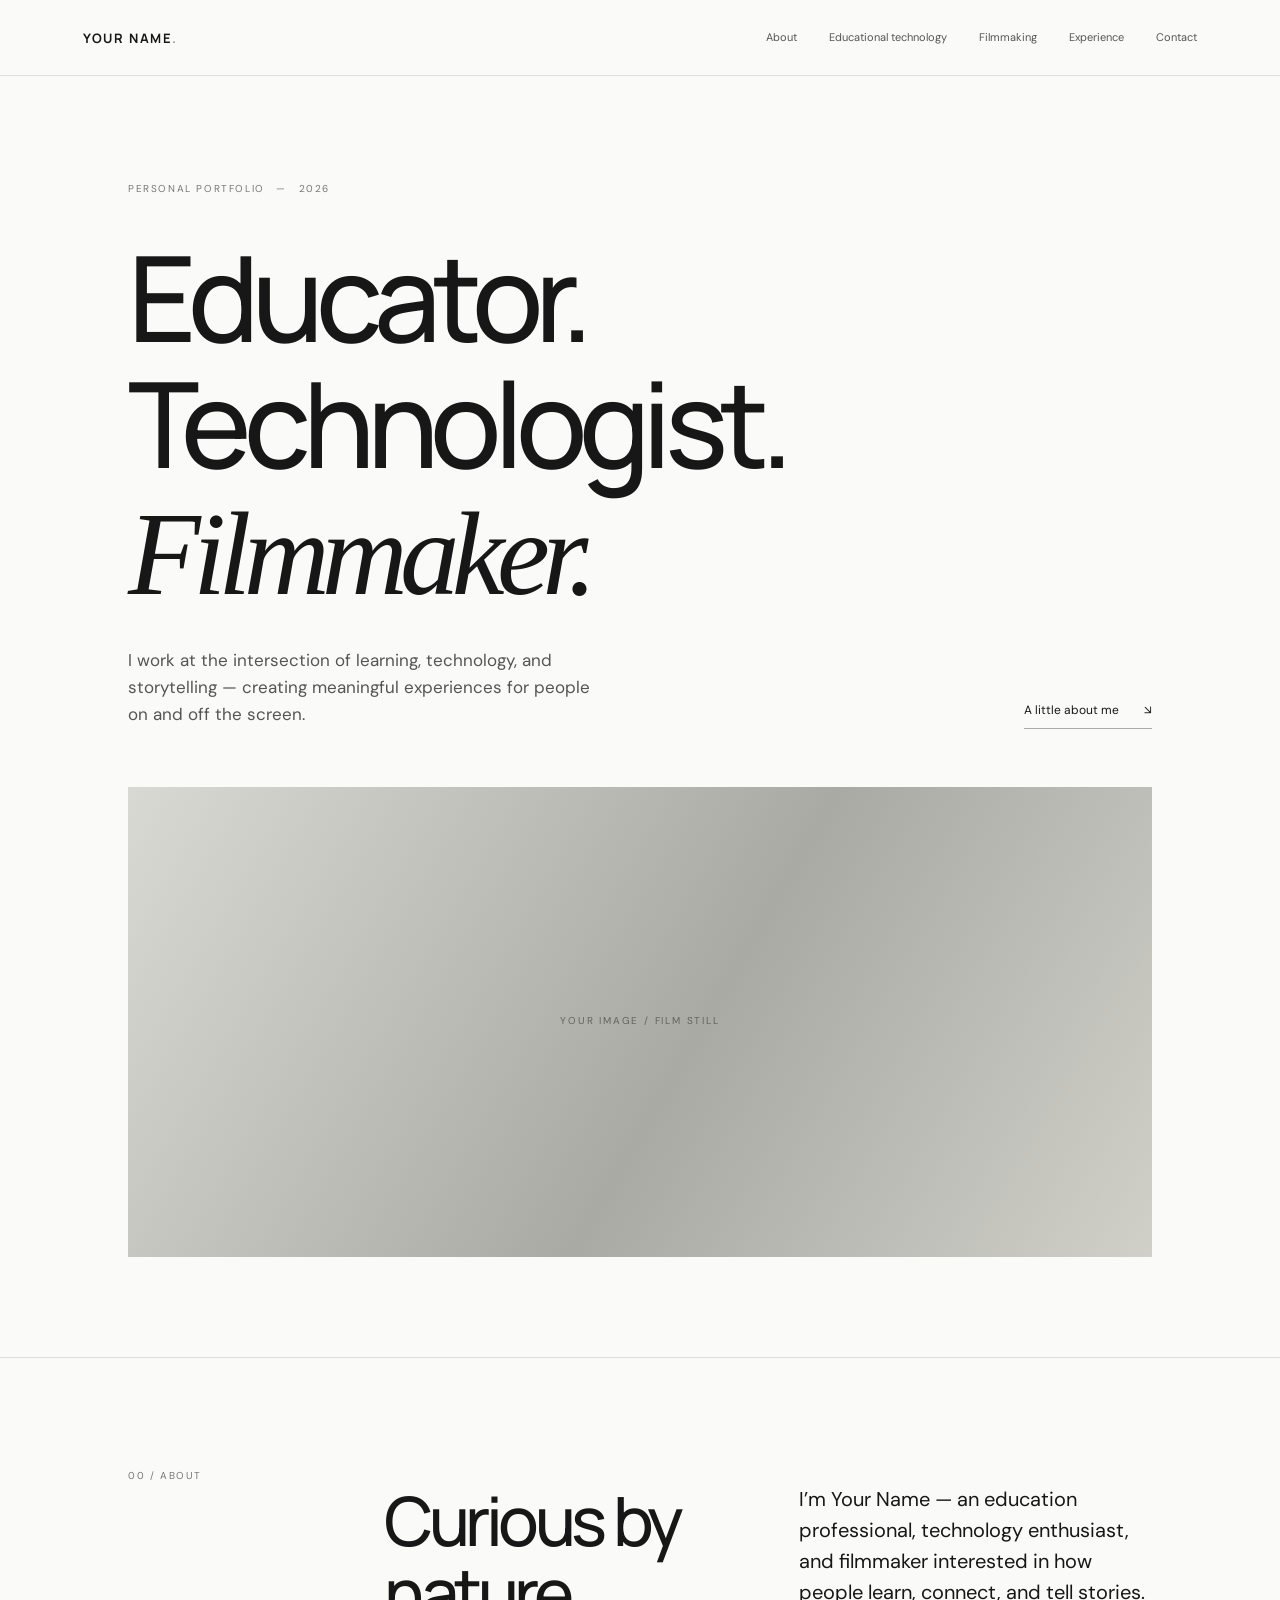
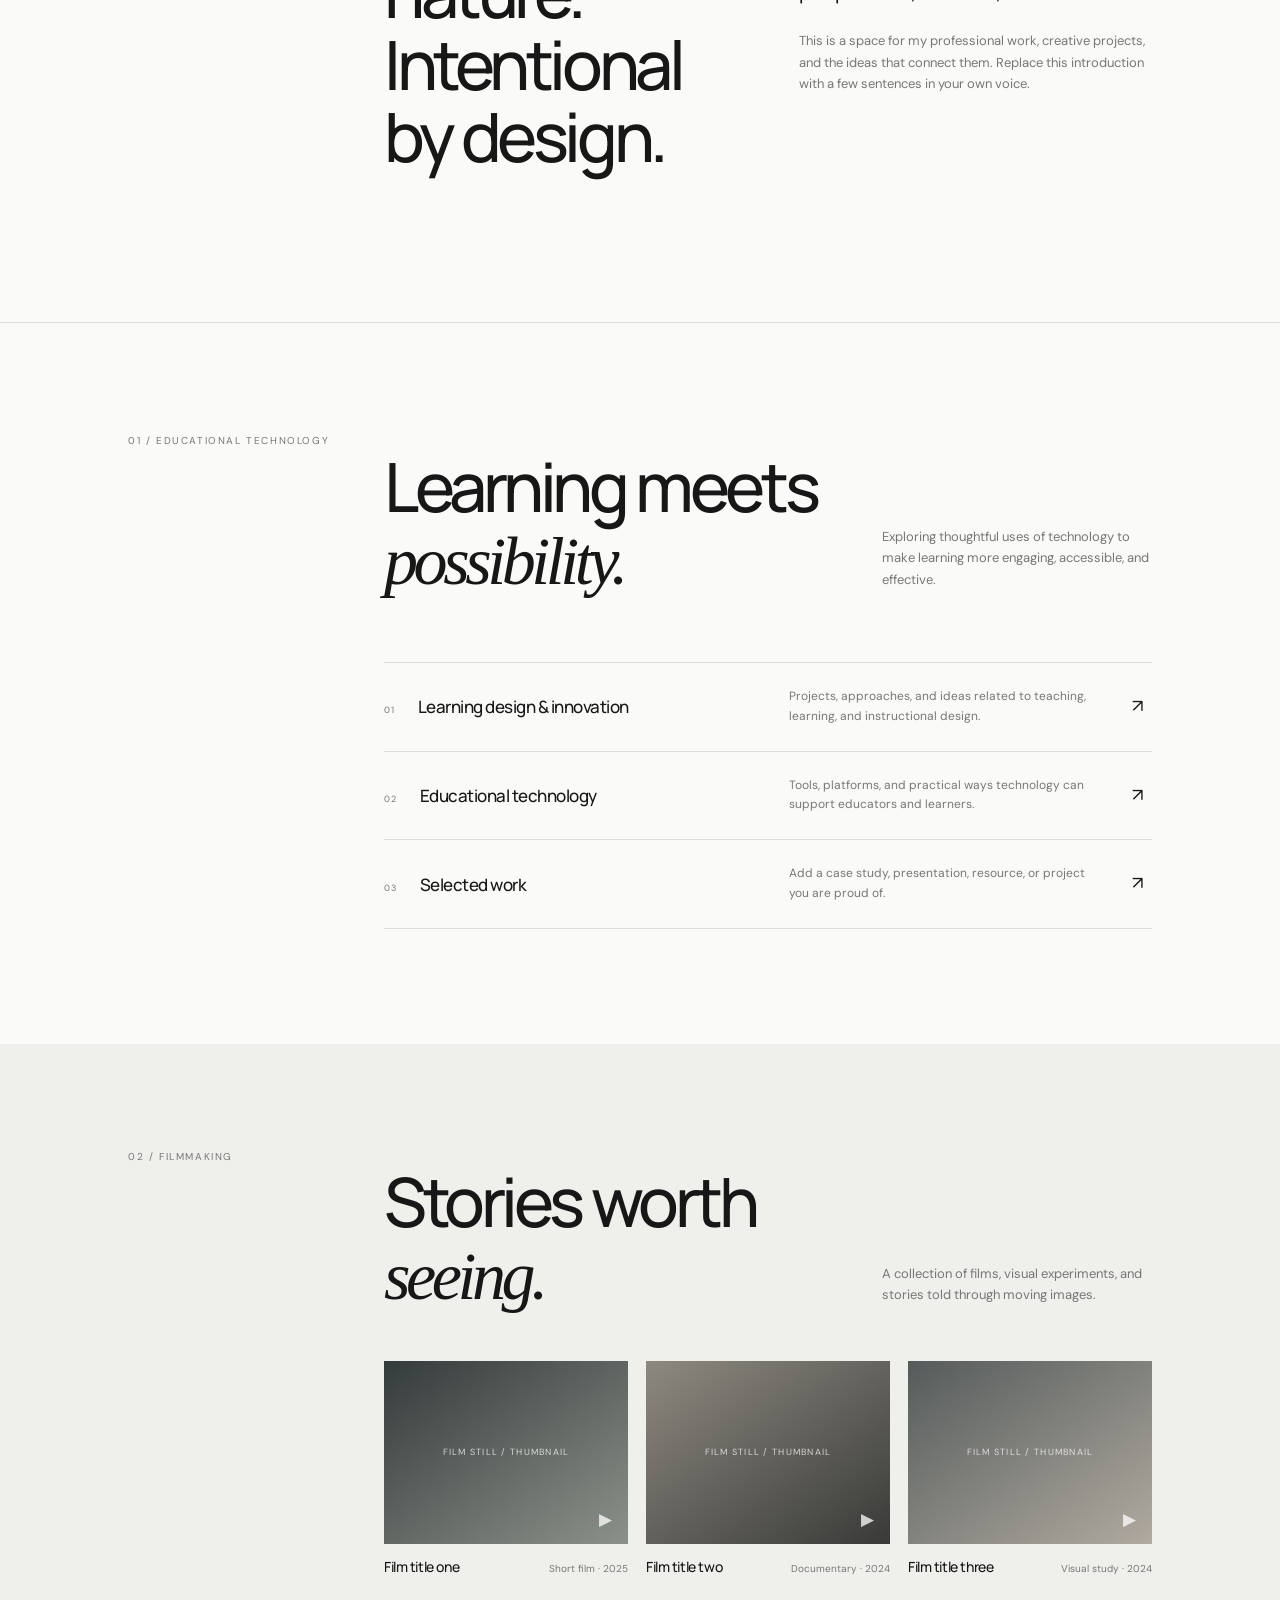
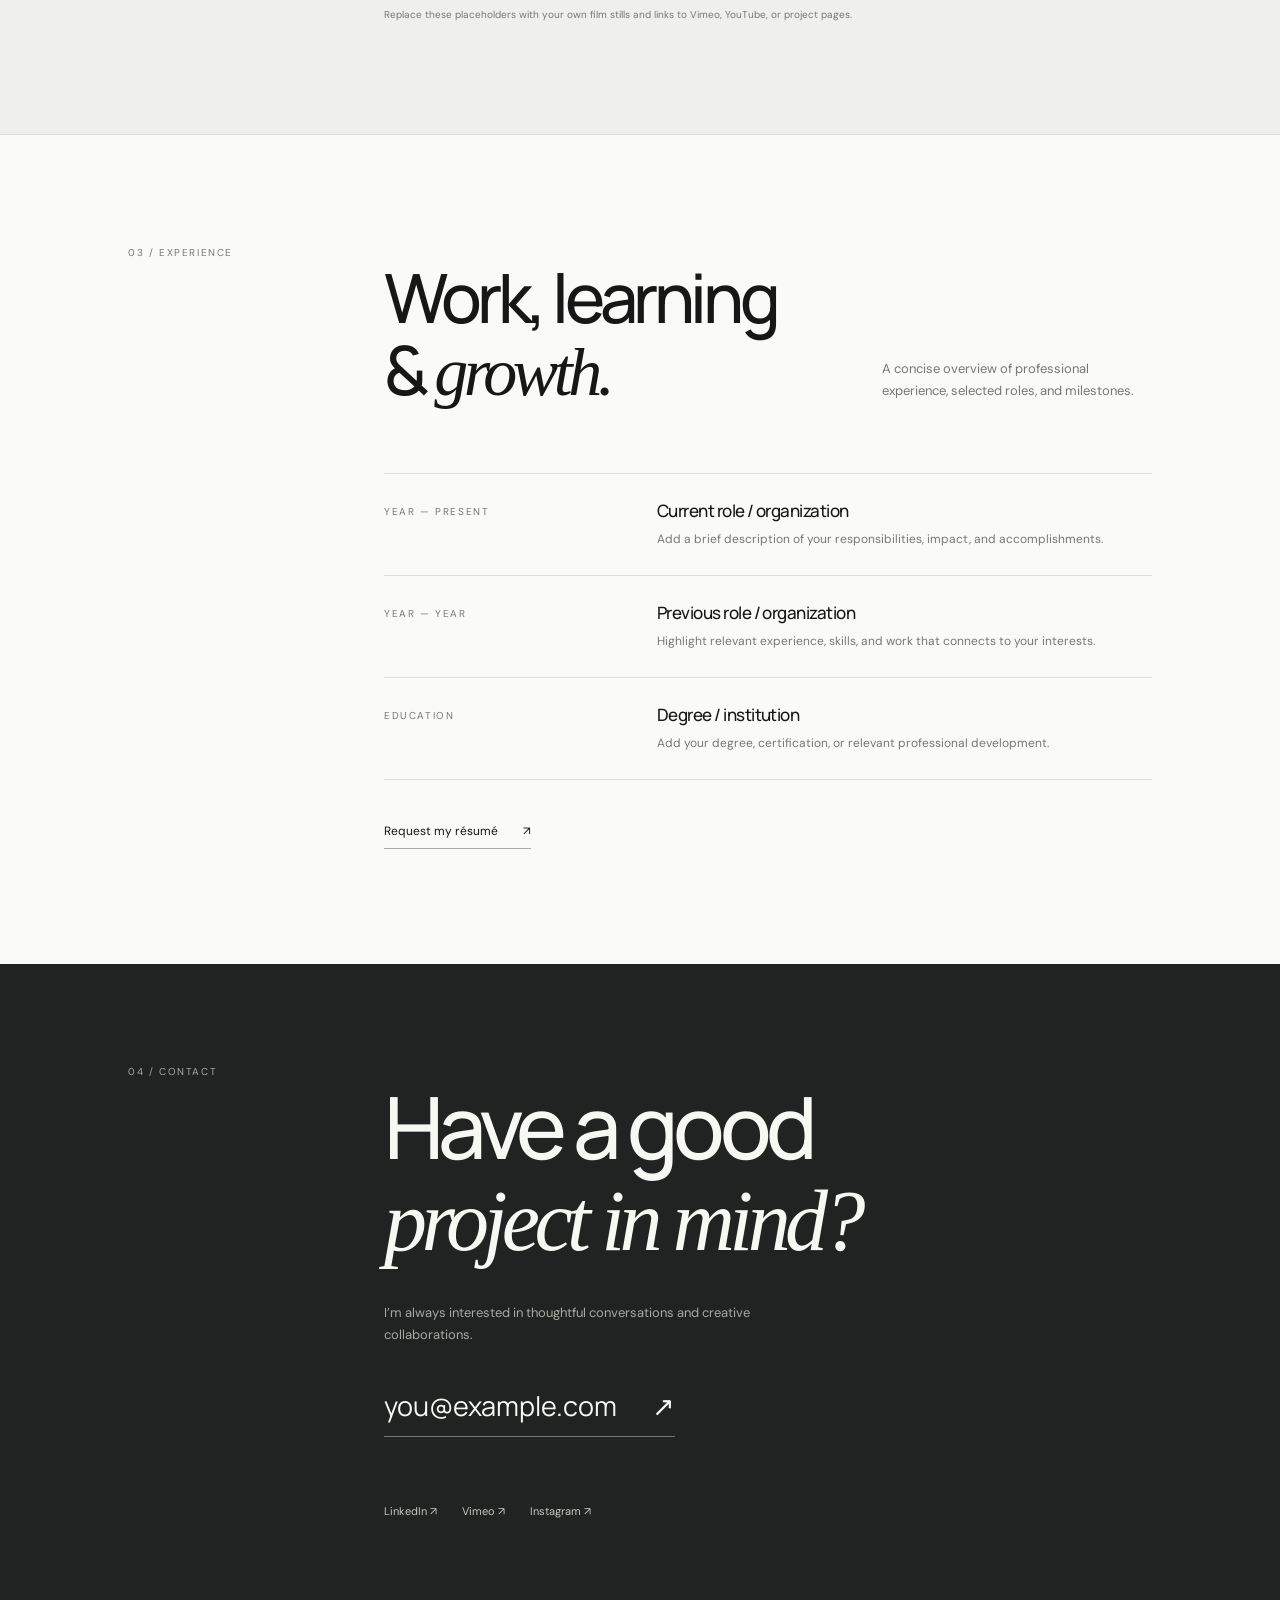
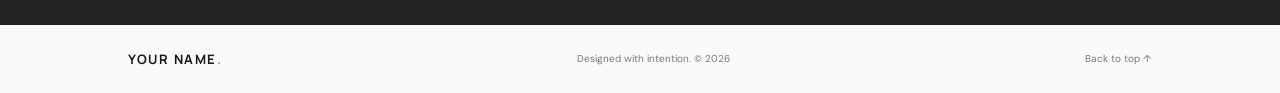
==== index.html @ 791698fa "Add files via upload" ====
<!DOCTYPE html>
<html lang="en">
<head>
  <meta charset="UTF-8">
  <meta name="viewport" content="width=device-width, initial-scale=1.0">
  <meta name="description" content="The personal portfolio of Your Name — educational technology, professional experience, and filmmaking.">
  <title>Your Name — Educator, Technologist, Filmmaker</title>
  <link rel="preconnect" href="https://fonts.googleapis.com">
  <link rel="preconnect" href="https://fonts.gstatic.com" crossorigin>
  <link href="https://fonts.googleapis.com/css2?family=DM+Sans:wght@400;500;600&family=Manrope:wght@400;500;600;700&display=swap" rel="stylesheet">
  <link rel="stylesheet" href="style.css">
</head>
<body>
  <header class="site-header">
    <a class="wordmark" href="#top">YOUR NAME<span>.</span></a>
    <button class="menu-toggle" aria-label="Open navigation" aria-expanded="false">Menu <span>＋</span></button>
    <nav class="navigation" aria-label="Main navigation">
      <a href="#about">About</a>
      <a href="#edtech">Educational technology</a>
      <a href="#film">Filmmaking</a>
      <a href="#experience">Experience</a>
      <a href="#contact">Contact</a>
    </nav>
  </header>

  <main id="top">
    <section class="hero section-wrap">
      <p class="eyebrow">PERSONAL PORTFOLIO <span>—</span> 2026</p>
      <h1>Educator.<br>Technologist.<br><em>Filmmaker.</em></h1>
      <div class="hero-bottom">
        <p class="intro">I work at the intersection of learning, technology, and storytelling — creating meaningful experiences for people on and off the screen.</p>
        <a class="text-link" href="#about">A little about me <span>↘</span></a>
      </div>
      <div class="hero-image" role="img" aria-label="Replace this image with a still from your film or a photograph that represents your work">
        <span>YOUR IMAGE / FILM STILL</span>
      </div>
    </section>

    <section class="section-wrap intro-section" id="about">
      <p class="section-index">00 / ABOUT</p>
      <div class="section-content about-grid">
        <h2>Curious by nature.<br>Intentional by design.</h2>
        <div>
          <p class="large-copy">I’m Your Name — an education professional, technology enthusiast, and filmmaker interested in how people learn, connect, and tell stories.</p>
          <p class="muted">This is a space for my professional work, creative projects, and the ideas that connect them. Replace this introduction with a few sentences in your own voice.</p>
        </div>
      </div>
    </section>

    <section class="section-wrap feature-section" id="edtech">
      <p class="section-index">01 / EDUCATIONAL TECHNOLOGY</p>
      <div class="section-content">
        <div class="feature-heading">
          <h2>Learning meets<br><em>possibility.</em></h2>
          <p class="muted">Exploring thoughtful uses of technology to make learning more engaging, accessible, and effective.</p>
        </div>
        <div class="project-list">
          <article class="project-row">
            <div><span class="project-number">01</span><h3>Learning design &amp; innovation</h3></div>
            <p>Projects, approaches, and ideas related to teaching, learning, and instructional design.</p>
            <span class="project-arrow">↗</span>
          </article>
          <article class="project-row">
            <div><span class="project-number">02</span><h3>Educational technology</h3></div>
            <p>Tools, platforms, and practical ways technology can support educators and learners.</p>
            <span class="project-arrow">↗</span>
          </article>
          <article class="project-row">
            <div><span class="project-number">03</span><h3>Selected work</h3></div>
            <p>Add a case study, presentation, resource, or project you are proud of.</p>
            <span class="project-arrow">↗</span>
          </article>
        </div>
      </div>
    </section>

    <section class="film-section" id="film">
      <div class="section-wrap">
        <p class="section-index">02 / FILMMAKING</p>
        <div class="section-content">
          <div class="feature-heading film-heading">
            <h2>Stories worth<br><em>seeing.</em></h2>
            <p class="muted">A collection of films, visual experiments, and stories told through moving images.</p>
          </div>
          <div class="film-grid">
            <a class="film-card" href="#" aria-label="Replace with a link to your film">
              <div class="film-placeholder film-one"><span>FILM STILL / THUMBNAIL</span><b>▶</b></div>
              <div class="film-caption"><h3>Film title one</h3><span>Short film · 2025</span></div>
            </a>
            <a class="film-card" href="#" aria-label="Replace with a link to your film">
              <div class="film-placeholder film-two"><span>FILM STILL / THUMBNAIL</span><b>▶</b></div>
              <div class="film-caption"><h3>Film title two</h3><span>Documentary · 2024</span></div>
            </a>
            <a class="film-card" href="#" aria-label="Replace with a link to your film">
              <div class="film-placeholder film-three"><span>FILM STILL / THUMBNAIL</span><b>▶</b></div>
              <div class="film-caption"><h3>Film title three</h3><span>Visual study · 2024</span></div>
            </a>
          </div>
          <p class="film-note">Replace these placeholders with your own film stills and links to Vimeo, YouTube, or project pages.</p>
        </div>
      </div>
    </section>

    <section class="section-wrap experience-section" id="experience">
      <p class="section-index">03 / EXPERIENCE</p>
      <div class="section-content">
        <div class="feature-heading">
          <h2>Work, learning<br>&amp; <em>growth.</em></h2>
          <p class="muted">A concise overview of professional experience, selected roles, and milestones.</p>
        </div>
        <div class="timeline">
          <article><span>YEAR — PRESENT</span><div><h3>Current role / organization</h3><p>Add a brief description of your responsibilities, impact, and accomplishments.</p></div></article>
          <article><span>YEAR — YEAR</span><div><h3>Previous role / organization</h3><p>Highlight relevant experience, skills, and work that connects to your interests.</p></div></article>
          <article><span>EDUCATION</span><div><h3>Degree / institution</h3><p>Add your degree, certification, or relevant professional development.</p></div></article>
        </div>
        <a class="text-link" href="mailto:you@example.com?subject=Request%20for%20resume">Request my résumé <span>↗</span></a>
      </div>
    </section>

    <section class="contact-section" id="contact">
      <div class="section-wrap contact-inner">
        <p class="section-index">04 / CONTACT</p>
        <div class="section-content">
          <h2>Have a good<br><em>project in mind?</em></h2>
          <p class="muted">I’m always interested in thoughtful conversations and creative collaborations.</p>
          <a class="contact-email" href="mailto:you@example.com">you@example.com <span>↗</span></a>
          <div class="social-links">
            <a href="#">LinkedIn ↗</a>
            <a href="#">Vimeo ↗</a>
            <a href="#">Instagram ↗</a>
          </div>
        </div>
      </div>
    </section>
  </main>

  <footer class="site-footer section-wrap">
    <a class="wordmark" href="#top">YOUR NAME<span>.</span></a>
    <p>Designed with intention. © <span id="year">2026</span></p>
    <a href="#top">Back to top ↑</a>
  </footer>
  <script src="script.js"></script>
</body>
</html>
---- style.css ----
/* Minimal personal portfolio — edit colors and spacing here. */
:root {
  --ink: #171717;
  --muted: #777;
  --line: #dededb;
  --paper: #fafaf8;
  --soft: #efefeb;
  --accent: #a8b3a3;
  --serif: Georgia, "Times New Roman", serif;
}
* { box-sizing: border-box; }
html { scroll-behavior: smooth; }
body { margin: 0; background: var(--paper); color: var(--ink); font-family: "DM Sans", Arial, sans-serif; font-size: 15px; line-height: 1.65; }
a { color: inherit; text-decoration: none; }
.site-header { min-height: 76px; padding: 0 6.5%; display: flex; align-items: center; justify-content: space-between; border-bottom: 1px solid var(--line); position: relative; z-index: 5; background: var(--paper); }
.wordmark { font: 700 13px "Manrope", sans-serif; letter-spacing: .12em; }
.wordmark span { color: #8b9b83; }
.navigation { display: flex; gap: clamp(16px, 2.5vw, 34px); }
.navigation a, .menu-toggle { font-size: 11px; color: #555; }
.navigation a:hover, .text-link:hover, .social-links a:hover { color: #82917b; }
.menu-toggle { display: none; border: 0; background: none; cursor: pointer; }
.section-wrap { padding-left: 10%; padding-right: 10%; }
.hero { padding-top: 105px; padding-bottom: 100px; }
.eyebrow, .section-index, .project-number, .timeline article > span { font-size: 10px; letter-spacing: .16em; color: var(--muted); }
.eyebrow span { padding: 0 7px; }
h1, h2, h3, p { margin-top: 0; }
h1, h2 { font-family: "Manrope", sans-serif; font-weight: 500; letter-spacing: -.065em; line-height: 1.06; }
h1 { font-size: clamp(56px, 9.3vw, 124px); margin: 36px 0 30px; }
h1 em, h2 em { font-family: var(--serif); font-weight: 400; }
.hero-bottom { display: flex; justify-content: space-between; align-items: end; gap: 30px; margin-bottom: 58px; }
.intro { max-width: 470px; font-size: 17px; line-height: 1.6; color: #555; margin: 0; }
.text-link { display: inline-flex; gap: 25px; align-items: center; border-bottom: 1px solid #aaa; padding-bottom: 7px; font-size: 12px; white-space: nowrap; }
.hero-image { height: clamp(210px, 38vw, 470px); background: linear-gradient(120deg, #d9d9d3, #a8aaa3 55%, #d0d0c9); display: grid; place-items: center; color: #62645e; font-size: 10px; letter-spacing: .18em; }
.intro-section, .feature-section, .experience-section { padding-top: 110px; padding-bottom: 115px; border-top: 1px solid var(--line); }
.section-index { margin-bottom: 0; }
.section-content { margin-left: 25%; }
.about-grid { display: grid; grid-template-columns: 1fr 1fr; gap: 8%; }
h2 { font-size: clamp(38px, 5.4vw, 68px); margin: 0 0 35px; }
.large-copy { font-size: 20px; line-height: 1.55; margin-bottom: 22px; }
.muted { color: var(--muted); font-size: 13px; max-width: 430px; }
.feature-heading { display: flex; align-items: end; justify-content: space-between; gap: 30px; margin-bottom: 65px; }
.feature-heading h2 { margin-bottom: 0; }
.feature-heading .muted { max-width: 270px; margin-bottom: 7px; }
.project-list { border-top: 1px solid var(--line); }
.project-row { display: grid; grid-template-columns: 1.2fr 1fr 20px; align-items: center; gap: 30px; padding: 24px 0; border-bottom: 1px solid var(--line); }
.project-row > div { display: flex; align-items: baseline; gap: 22px; }
.project-number { font-size: 9px; }
.project-row h3, .film-caption h3, .timeline h3 { font: 500 17px "Manrope", sans-serif; letter-spacing: -.03em; margin: 0; }
.project-row p { color: var(--muted); font-size: 12px; margin: 0; }
.project-arrow { font-size: 18px; }
.film-section { background: var(--soft); padding: 105px 0 110px; }
.film-heading { margin-bottom: 48px; }
.film-grid { display: grid; grid-template-columns: repeat(3, 1fr); gap: 18px; }
.film-placeholder { aspect-ratio: 4 / 3; display: grid; place-items: center; position: relative; color: rgba(255,255,255,.75); font-size: 9px; letter-spacing: .14em; overflow: hidden; }
.film-one { background: linear-gradient(145deg, #343b3b, #8c918a); }
.film-two { background: linear-gradient(145deg, #8d8980, #393a38); }
.film-three { background: linear-gradient(145deg, #555b5b, #b0aaa0); }
.film-placeholder b { position: absolute; right: 15px; bottom: 10px; font-size: 17px; font-weight: 400; }
.film-caption { display: flex; justify-content: space-between; align-items: baseline; gap: 8px; padding-top: 13px; }
.film-caption h3 { font-size: 14px; }
.film-caption span, .film-note { color: var(--muted); font-size: 10px; }
.film-note { margin: 30px 0 0; }
.timeline { border-top: 1px solid var(--line); margin-bottom: 38px; }
.timeline article { display: grid; grid-template-columns: 1fr 2fr; gap: 25px; padding: 25px 0; border-bottom: 1px solid var(--line); }
.timeline article > span { padding-top: 5px; }
.timeline h3 { margin-bottom: 8px; }
.timeline p { color: var(--muted); font-size: 12px; margin: 0; }
.contact-section { background: #202321; color: #f7f7f3; padding: 100px 0 105px; }
.contact-section .section-index, .contact-section .muted { color: #a5aaa4; }
.contact-inner .section-content { position: relative; }
.contact-section h2 { font-size: clamp(48px, 7vw, 86px); }
.contact-section .muted { margin-bottom: 42px; }
.contact-email { font: 400 clamp(18px, 2.5vw, 27px) "Manrope", sans-serif; display: inline-flex; gap: 35px; border-bottom: 1px solid #747a73; padding-bottom: 12px; }
.social-links { display: flex; gap: 25px; margin-top: 65px; }
.social-links a { color: #c4c8c1; font-size: 11px; }
.site-footer { display: flex; justify-content: space-between; align-items: center; padding-top: 25px; padding-bottom: 25px; }
.site-footer p, .site-footer > a:last-child { color: var(--muted); font-size: 10px; margin: 0; }
@media (max-width: 760px) {
  .site-header { padding: 0 6%; min-height: 68px; }
  .menu-toggle { display: block; }
  .navigation { display: none; position: absolute; top: 67px; left: 0; right: 0; background: var(--paper); padding: 20px 6% 25px; border-bottom: 1px solid var(--line); flex-direction: column; gap: 15px; }
  .navigation.open { display: flex; }
  .section-wrap { padding-left: 7%; padding-right: 7%; }
  .hero { padding-top: 75px; padding-bottom: 70px; }
  .hero-bottom, .feature-heading { align-items: start; flex-direction: column; }
  .hero-bottom { gap: 22px; margin-bottom: 38px; }
  .intro { font-size: 15px; }
  .intro-section, .feature-section, .experience-section { padding-top: 75px; padding-bottom: 78px; }
  .section-content { margin-left: 0; margin-top: 40px; }
  .about-grid { display: block; }
  .about-grid h2 { margin-bottom: 28px; }
  .feature-heading { margin-bottom: 38px; }
  .project-row { grid-template-columns: 1fr 20px; gap: 10px; }
  .project-row > div { grid-column: 1; }
  .project-row p { grid-column: 1; padding-left: 37px; }
  .project-arrow { grid-column: 2; grid-row: 1 / span 2; }
  .film-section { padding: 75px 0; }
  .film-grid { grid-template-columns: 1fr; gap: 30px; }
  .film-placeholder { aspect-ratio: 16 / 9; }
  .timeline article { grid-template-columns: 1fr; gap: 10px; }
  .contact-section { padding: 75px 0; }
  .social-links { flex-wrap: wrap; gap: 18px; margin-top: 48px; }
  .site-footer { flex-wrap: wrap; gap: 14px; }
}
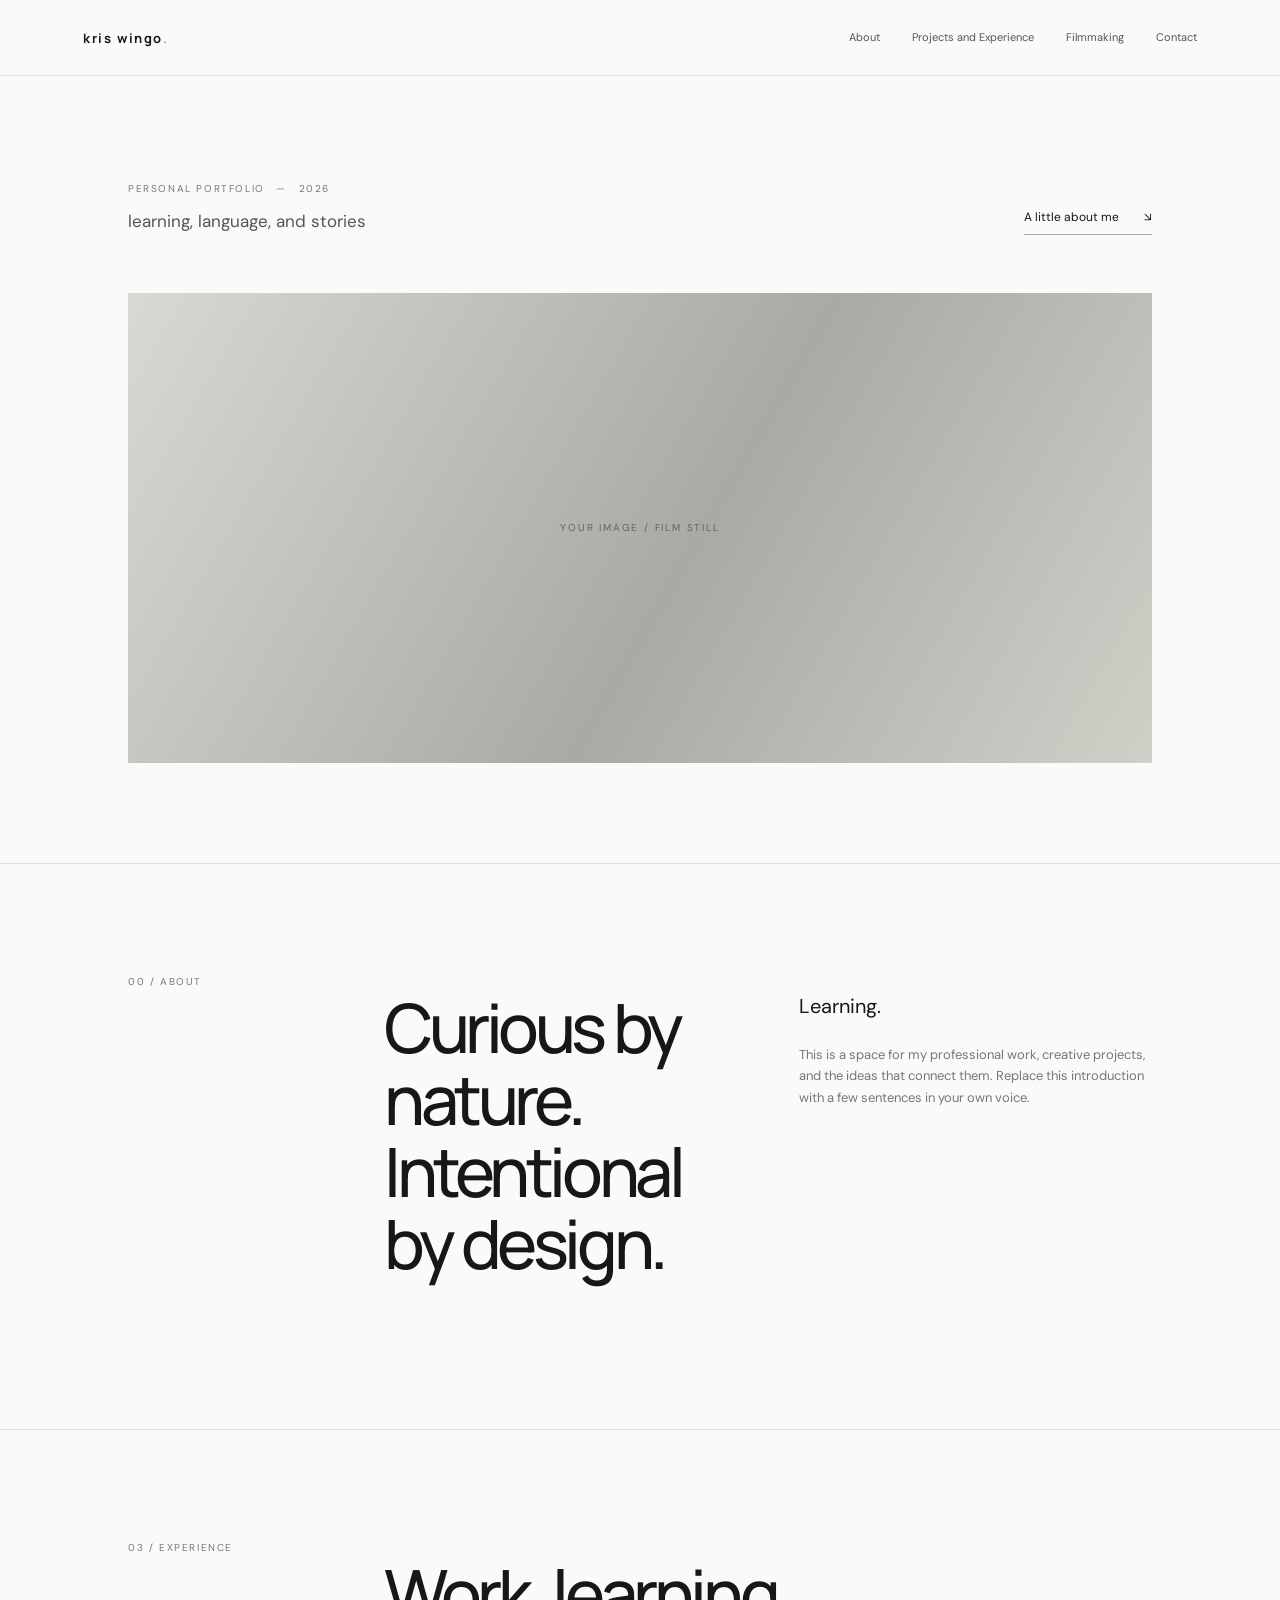
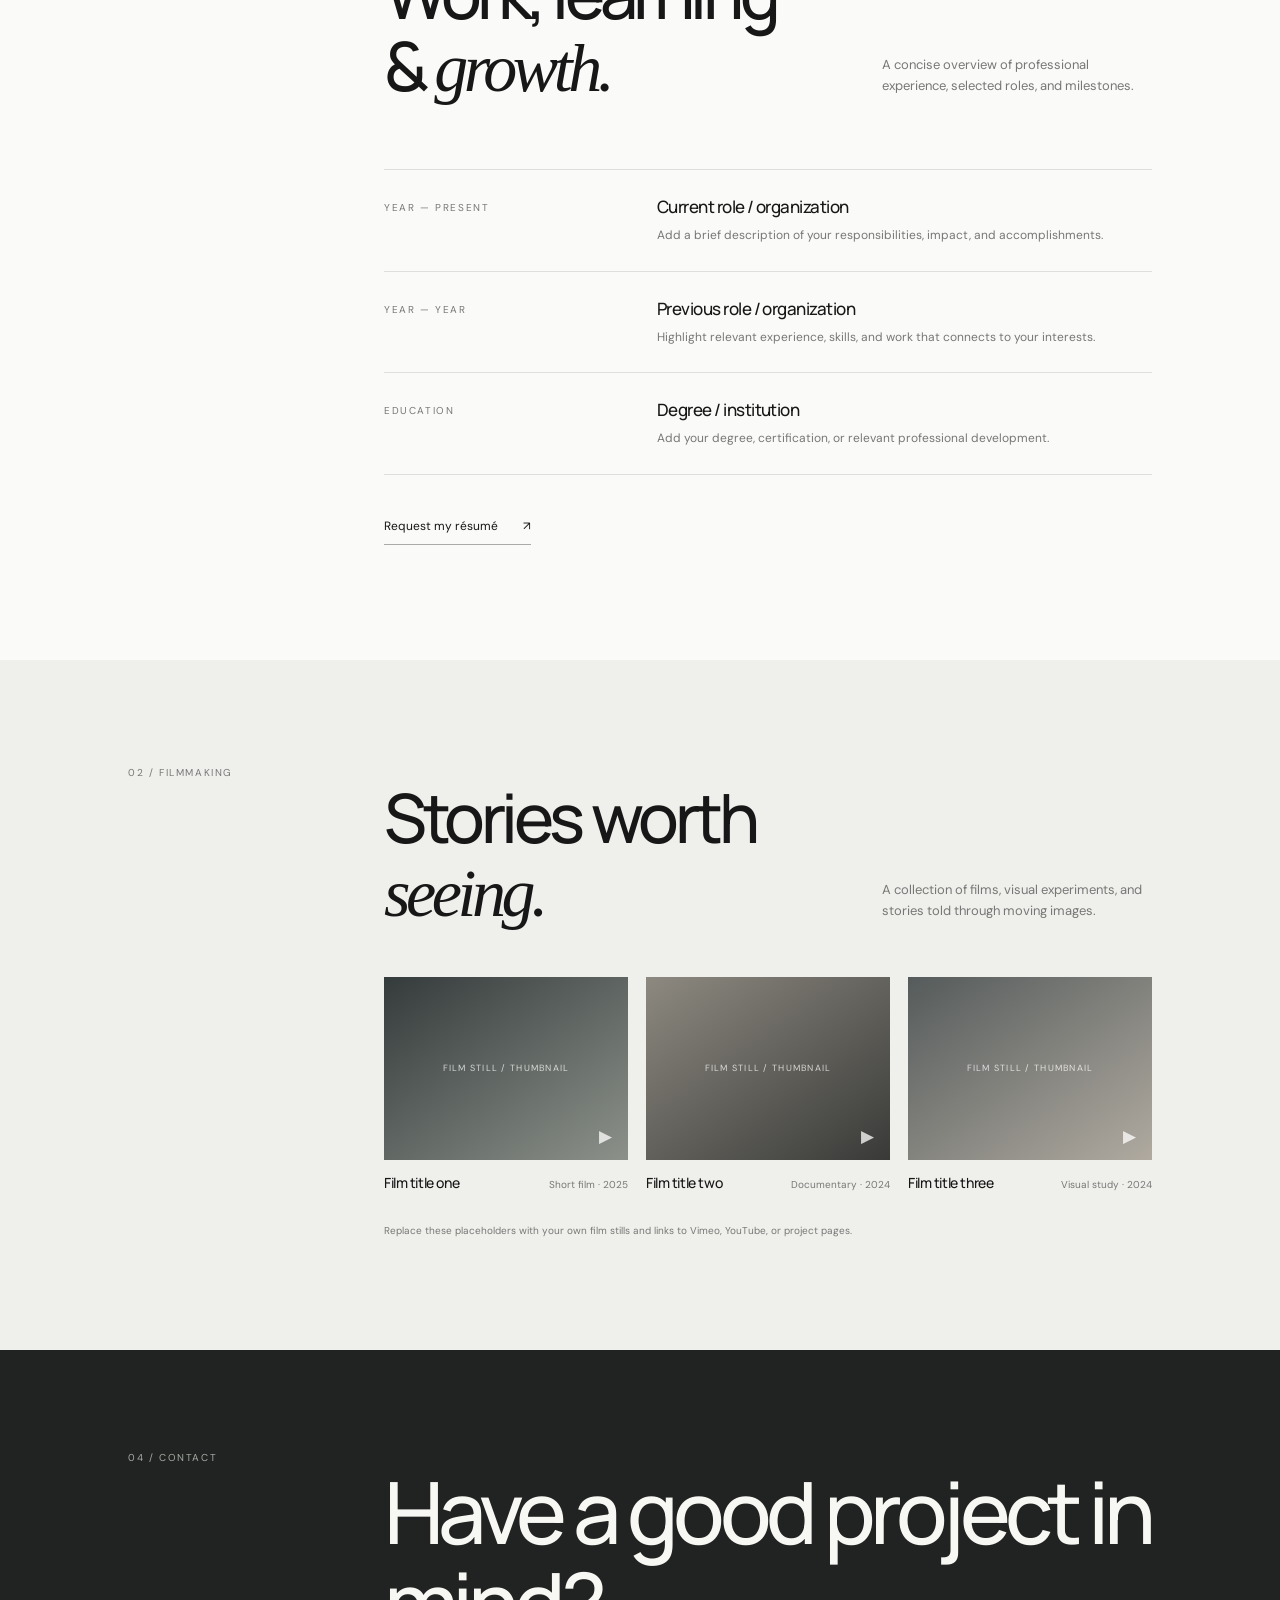
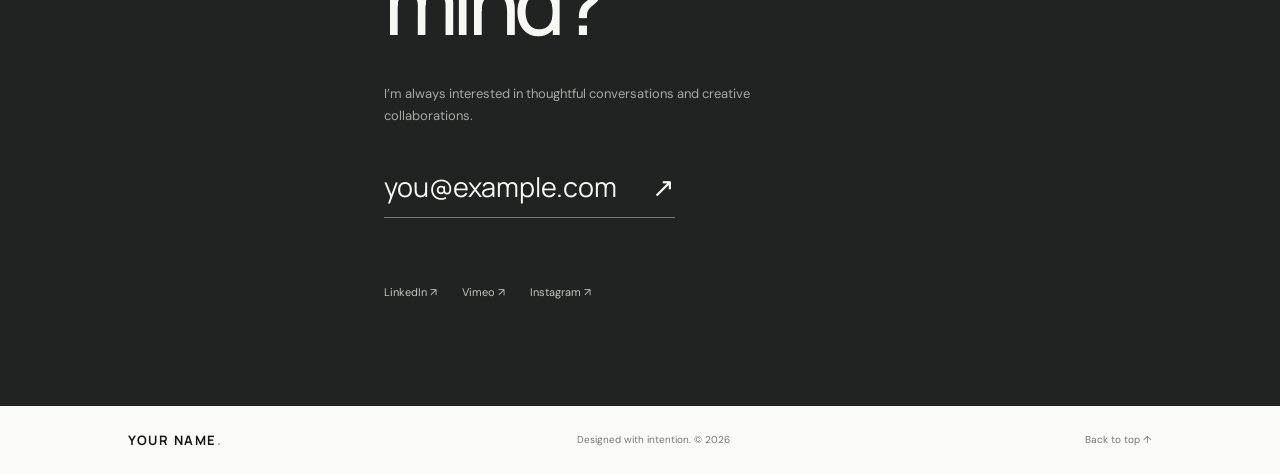
==== commit 07b9401e: "Update index.html" ====
--- a/index.html
+++ b/index.html
@@ -3,8 +3,8 @@
 <head>
   <meta charset="UTF-8">
   <meta name="viewport" content="width=device-width, initial-scale=1.0">
-  <meta name="description" content="The personal portfolio of Your Name — educational technology, professional experience, and filmmaking.">
-  <title>Your Name — Educator, Technologist, Filmmaker</title>
+  <meta name="description" content="Kris Wingo's Portfolio">
+  <title>Kris Wingo</title>
   <link rel="preconnect" href="https://fonts.googleapis.com">
   <link rel="preconnect" href="https://fonts.gstatic.com" crossorigin>
   <link href="https://fonts.googleapis.com/css2?family=DM+Sans:wght@400;500;600&family=Manrope:wght@400;500;600;700&display=swap" rel="stylesheet">
@@ -12,13 +12,12 @@
 </head>
 <body>
   <header class="site-header">
-    <a class="wordmark" href="#top">YOUR NAME<span>.</span></a>
+    <a class="wordmark" href="#top">kris wingo<span>.</span></a>
     <button class="menu-toggle" aria-label="Open navigation" aria-expanded="false">Menu <span>＋</span></button>
     <nav class="navigation" aria-label="Main navigation">
       <a href="#about">About</a>
-      <a href="#edtech">Educational technology</a>
+      <a href="#experience">Projects and Experience</a>
       <a href="#film">Filmmaking</a>
-      <a href="#experience">Experience</a>
       <a href="#contact">Contact</a>
     </nav>
   </header>
@@ -26,9 +25,8 @@
   <main id="top">
     <section class="hero section-wrap">
       <p class="eyebrow">PERSONAL PORTFOLIO <span>—</span> 2026</p>
-      <h1>Educator.<br>Technologist.<br><em>Filmmaker.</em></h1>
       <div class="hero-bottom">
-        <p class="intro">I work at the intersection of learning, technology, and storytelling — creating meaningful experiences for people on and off the screen.</p>
+        <p class="intro">learning, language, and stories</p>
         <a class="text-link" href="#about">A little about me <span>↘</span></a>
       </div>
       <div class="hero-image" role="img" aria-label="Replace this image with a still from your film or a photograph that represents your work">
@@ -41,39 +39,28 @@
       <div class="section-content about-grid">
         <h2>Curious by nature.<br>Intentional by design.</h2>
         <div>
-          <p class="large-copy">I’m Your Name — an education professional, technology enthusiast, and filmmaker interested in how people learn, connect, and tell stories.</p>
+          <p class="large-copy">Learning.</p>
           <p class="muted">This is a space for my professional work, creative projects, and the ideas that connect them. Replace this introduction with a few sentences in your own voice.</p>
         </div>
       </div>
     </section>
 
-    <section class="section-wrap feature-section" id="edtech">
-      <p class="section-index">01 / EDUCATIONAL TECHNOLOGY</p>
+      <section class="section-wrap experience-section" id="experience">
+      <p class="section-index">03 / EXPERIENCE</p>
       <div class="section-content">
         <div class="feature-heading">
-          <h2>Learning meets<br><em>possibility.</em></h2>
-          <p class="muted">Exploring thoughtful uses of technology to make learning more engaging, accessible, and effective.</p>
+          <h2>Work, learning<br>&amp; <em>growth.</em></h2>
+          <p class="muted">A concise overview of professional experience, selected roles, and milestones.</p>
         </div>
-        <div class="project-list">
-          <article class="project-row">
-            <div><span class="project-number">01</span><h3>Learning design &amp; innovation</h3></div>
-            <p>Projects, approaches, and ideas related to teaching, learning, and instructional design.</p>
-            <span class="project-arrow">↗</span>
-          </article>
-          <article class="project-row">
-            <div><span class="project-number">02</span><h3>Educational technology</h3></div>
-            <p>Tools, platforms, and practical ways technology can support educators and learners.</p>
-            <span class="project-arrow">↗</span>
-          </article>
-          <article class="project-row">
-            <div><span class="project-number">03</span><h3>Selected work</h3></div>
-            <p>Add a case study, presentation, resource, or project you are proud of.</p>
-            <span class="project-arrow">↗</span>
-          </article>
+        <div class="timeline">
+          <article><span>YEAR — PRESENT</span><div><h3>Current role / organization</h3><p>Add a brief description of your responsibilities, impact, and accomplishments.</p></div></article>
+          <article><span>YEAR — YEAR</span><div><h3>Previous role / organization</h3><p>Highlight relevant experience, skills, and work that connects to your interests.</p></div></article>
+          <article><span>EDUCATION</span><div><h3>Degree / institution</h3><p>Add your degree, certification, or relevant professional development.</p></div></article>
         </div>
+        <a class="text-link" href="mailto:you@example.com?subject=Request%20for%20resume">Request my résumé <span>↗</span></a>
       </div>
     </section>
-
+   
     <section class="film-section" id="film">
       <div class="section-wrap">
         <p class="section-index">02 / FILMMAKING</p>
@@ -101,27 +88,11 @@
       </div>
     </section>
 
-    <section class="section-wrap experience-section" id="experience">
-      <p class="section-index">03 / EXPERIENCE</p>
-      <div class="section-content">
-        <div class="feature-heading">
-          <h2>Work, learning<br>&amp; <em>growth.</em></h2>
-          <p class="muted">A concise overview of professional experience, selected roles, and milestones.</p>
-        </div>
-        <div class="timeline">
-          <article><span>YEAR — PRESENT</span><div><h3>Current role / organization</h3><p>Add a brief description of your responsibilities, impact, and accomplishments.</p></div></article>
-          <article><span>YEAR — YEAR</span><div><h3>Previous role / organization</h3><p>Highlight relevant experience, skills, and work that connects to your interests.</p></div></article>
-          <article><span>EDUCATION</span><div><h3>Degree / institution</h3><p>Add your degree, certification, or relevant professional development.</p></div></article>
-        </div>
-        <a class="text-link" href="mailto:you@example.com?subject=Request%20for%20resume">Request my résumé <span>↗</span></a>
-      </div>
-    </section>
-
-    <section class="contact-section" id="contact">
+      <section class="contact-section" id="contact">
       <div class="section-wrap contact-inner">
         <p class="section-index">04 / CONTACT</p>
         <div class="section-content">
-          <h2>Have a good<br><em>project in mind?</em></h2>
+          <h2>Have a good project in mind?</em></h2>
           <p class="muted">I’m always interested in thoughtful conversations and creative collaborations.</p>
           <a class="contact-email" href="mailto:you@example.com">you@example.com <span>↗</span></a>
           <div class="social-links">
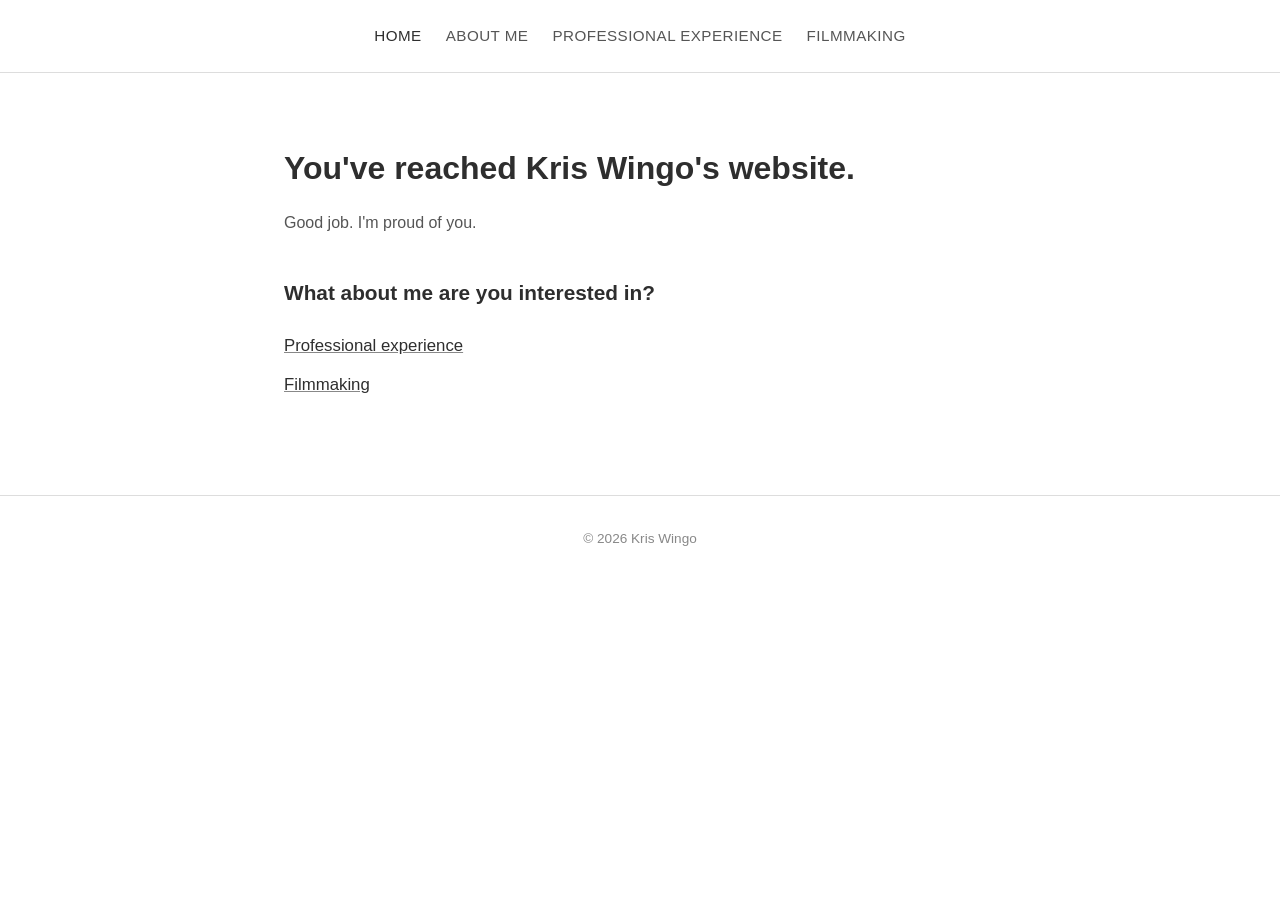
==== commit 525fa1ba: "Add files via upload" ====
--- a/index.html
+++ b/index.html
@@ -3,113 +3,35 @@
 <head>
   <meta charset="UTF-8">
   <meta name="viewport" content="width=device-width, initial-scale=1.0">
-  <meta name="description" content="Kris Wingo's Portfolio">
   <title>Kris Wingo</title>
-  <link rel="preconnect" href="https://fonts.googleapis.com">
-  <link rel="preconnect" href="https://fonts.gstatic.com" crossorigin>
-  <link href="https://fonts.googleapis.com/css2?family=DM+Sans:wght@400;500;600&family=Manrope:wght@400;500;600;700&display=swap" rel="stylesheet">
-  <link rel="stylesheet" href="style.css">
+  <link rel="stylesheet" href="styles.css">
 </head>
 <body>
-  <header class="site-header">
-    <a class="wordmark" href="#top">kris wingo<span>.</span></a>
-    <button class="menu-toggle" aria-label="Open navigation" aria-expanded="false">Menu <span>＋</span></button>
-    <nav class="navigation" aria-label="Main navigation">
-      <a href="#about">About</a>
-      <a href="#experience">Projects and Experience</a>
-      <a href="#film">Filmmaking</a>
-      <a href="#contact">Contact</a>
+  <header>
+    <nav>
+      <a href="index.html">Home</a>
+      <a href="about.html">About Me</a>
+      <a href="experience.html">Professional Experience</a>
+      <a href="filmmaking.html">Filmmaking</a>
     </nav>
   </header>
 
-  <main id="top">
-    <section class="hero section-wrap">
-      <p class="eyebrow">PERSONAL PORTFOLIO <span>—</span> 2026</p>
-      <div class="hero-bottom">
-        <p class="intro">learning, language, and stories</p>
-        <a class="text-link" href="#about">A little about me <span>↘</span></a>
-      </div>
-      <div class="hero-image" role="img" aria-label="Replace this image with a still from your film or a photograph that represents your work">
-        <span>YOUR IMAGE / FILM STILL</span>
-      </div>
-    </section>
+  <main>
+    <h1>You've reached Kris Wingo's website.</h1>
+    <p>Good job. I'm proud of you.</p>
 
-    <section class="section-wrap intro-section" id="about">
-      <p class="section-index">00 / ABOUT</p>
-      <div class="section-content about-grid">
-        <h2>Curious by nature.<br>Intentional by design.</h2>
-        <div>
-          <p class="large-copy">Learning.</p>
-          <p class="muted">This is a space for my professional work, creative projects, and the ideas that connect them. Replace this introduction with a few sentences in your own voice.</p>
-        </div>
-      </div>
-    </section>
-
-      <section class="section-wrap experience-section" id="experience">
-      <p class="section-index">03 / EXPERIENCE</p>
-      <div class="section-content">
-        <div class="feature-heading">
-          <h2>Work, learning<br>&amp; <em>growth.</em></h2>
-          <p class="muted">A concise overview of professional experience, selected roles, and milestones.</p>
-        </div>
-        <div class="timeline">
-          <article><span>YEAR — PRESENT</span><div><h3>Current role / organization</h3><p>Add a brief description of your responsibilities, impact, and accomplishments.</p></div></article>
-          <article><span>YEAR — YEAR</span><div><h3>Previous role / organization</h3><p>Highlight relevant experience, skills, and work that connects to your interests.</p></div></article>
-          <article><span>EDUCATION</span><div><h3>Degree / institution</h3><p>Add your degree, certification, or relevant professional development.</p></div></article>
-        </div>
-        <a class="text-link" href="mailto:you@example.com?subject=Request%20for%20resume">Request my résumé <span>↗</span></a>
-      </div>
-    </section>
-   
-    <section class="film-section" id="film">
-      <div class="section-wrap">
-        <p class="section-index">02 / FILMMAKING</p>
-        <div class="section-content">
-          <div class="feature-heading film-heading">
-            <h2>Stories worth<br><em>seeing.</em></h2>
-            <p class="muted">A collection of films, visual experiments, and stories told through moving images.</p>
-          </div>
-          <div class="film-grid">
-            <a class="film-card" href="#" aria-label="Replace with a link to your film">
-              <div class="film-placeholder film-one"><span>FILM STILL / THUMBNAIL</span><b>▶</b></div>
-              <div class="film-caption"><h3>Film title one</h3><span>Short film · 2025</span></div>
-            </a>
-            <a class="film-card" href="#" aria-label="Replace with a link to your film">
-              <div class="film-placeholder film-two"><span>FILM STILL / THUMBNAIL</span><b>▶</b></div>
-              <div class="film-caption"><h3>Film title two</h3><span>Documentary · 2024</span></div>
-            </a>
-            <a class="film-card" href="#" aria-label="Replace with a link to your film">
-              <div class="film-placeholder film-three"><span>FILM STILL / THUMBNAIL</span><b>▶</b></div>
-              <div class="film-caption"><h3>Film title three</h3><span>Visual study · 2024</span></div>
-            </a>
-          </div>
-          <p class="film-note">Replace these placeholders with your own film stills and links to Vimeo, YouTube, or project pages.</p>
-        </div>
-      </div>
-    </section>
-
-      <section class="contact-section" id="contact">
-      <div class="section-wrap contact-inner">
-        <p class="section-index">04 / CONTACT</p>
-        <div class="section-content">
-          <h2>Have a good project in mind?</em></h2>
-          <p class="muted">I’m always interested in thoughtful conversations and creative collaborations.</p>
-          <a class="contact-email" href="mailto:you@example.com">you@example.com <span>↗</span></a>
-          <div class="social-links">
-            <a href="#">LinkedIn ↗</a>
-            <a href="#">Vimeo ↗</a>
-            <a href="#">Instagram ↗</a>
-          </div>
-        </div>
-      </div>
-    </section>
+    <h2>What about me are you interested in?</h2>
+    <ul class="cta-list">
+      <li><a href="experience.html">Professional experience</a></li>
+      <li><a href="filmmaking.html">Filmmaking</a></li>
+    </ul>
   </main>
 
-  <footer class="site-footer section-wrap">
-    <a class="wordmark" href="#top">YOUR NAME<span>.</span></a>
-    <p>Designed with intention. © <span id="year">2026</span></p>
-    <a href="#top">Back to top ↑</a>
+  <footer>
+    &copy; <span id="year"></span> Kris Wingo
   </footer>
+
   <script src="script.js"></script>
+  <script>document.getElementById("year").textContent = new Date().getFullYear();</script>
 </body>
-</html>
+</html>
--- a/styles.css
+++ b/styles.css
@@ -0,0 +1,152 @@
+:root {
+  --bg: #ffffff;
+  --text-dark: #2e2e2e;
+  --text-mid: #555555;
+  --text-light: #888888;
+  --border: #dddddd;
+  --max-width: 760px;
+}
+
+* {
+  box-sizing: border-box;
+}
+
+body {
+  margin: 0;
+  background-color: var(--bg);
+  color: var(--text-dark);
+  font-family: -apple-system, BlinkMacSystemFont, "Segoe UI", Helvetica, Arial, sans-serif;
+  line-height: 1.6;
+}
+
+header {
+  border-bottom: 1px solid var(--border);
+  padding: 1.5rem 1rem;
+}
+
+nav {
+  max-width: var(--max-width);
+  margin: 0 auto;
+  display: flex;
+  flex-wrap: wrap;
+  justify-content: center;
+  gap: 1.5rem;
+}
+
+nav a {
+  color: var(--text-mid);
+  text-decoration: none;
+  font-size: 0.95rem;
+  letter-spacing: 0.03em;
+  text-transform: uppercase;
+  transition: color 0.2s ease;
+}
+
+nav a:hover,
+nav a.active {
+  color: var(--text-dark);
+}
+
+main {
+  max-width: var(--max-width);
+  margin: 0 auto;
+  padding: 3rem 1.5rem 5rem;
+}
+
+h1 {
+  font-size: 2rem;
+  font-weight: 600;
+  color: var(--text-dark);
+  margin-bottom: 1rem;
+}
+
+h2 {
+  font-size: 1.3rem;
+  font-weight: 600;
+  color: var(--text-dark);
+  margin-top: 2.5rem;
+  margin-bottom: 0.75rem;
+}
+
+h3 {
+  font-size: 1.05rem;
+  font-weight: 600;
+  color: var(--text-dark);
+  margin-top: 1.5rem;
+  margin-bottom: 0.25rem;
+}
+
+p {
+  color: var(--text-mid);
+  margin-bottom: 1rem;
+}
+
+a {
+  color: var(--text-dark);
+  text-decoration: underline;
+  text-decoration-color: var(--text-light);
+}
+
+a:hover {
+  color: #000;
+}
+
+ul {
+  padding-left: 1.2rem;
+  color: var(--text-mid);
+}
+
+li {
+  margin-bottom: 0.5rem;
+}
+
+.links-row {
+  display: flex;
+  gap: 1.5rem;
+  margin-bottom: 2rem;
+  flex-wrap: wrap;
+}
+
+.links-row a {
+  font-size: 0.95rem;
+}
+
+.cta-list {
+  list-style: none;
+  padding-left: 0;
+  margin-top: 1.5rem;
+}
+
+.cta-list li {
+  margin-bottom: 0.75rem;
+}
+
+.cta-list a {
+  font-size: 1.05rem;
+}
+
+.project,
+.film {
+  border-top: 1px solid var(--border);
+  padding-top: 1rem;
+  margin-top: 1.5rem;
+}
+
+.meta {
+  color: var(--text-light);
+  font-size: 0.9rem;
+  margin-bottom: 0.25rem;
+}
+
+.placeholder {
+  color: var(--text-light);
+  font-style: italic;
+}
+
+footer {
+  text-align: center;
+  color: var(--text-light);
+  font-size: 0.85rem;
+  padding: 2rem 1rem;
+  border-top: 1px solid var(--border);
+}
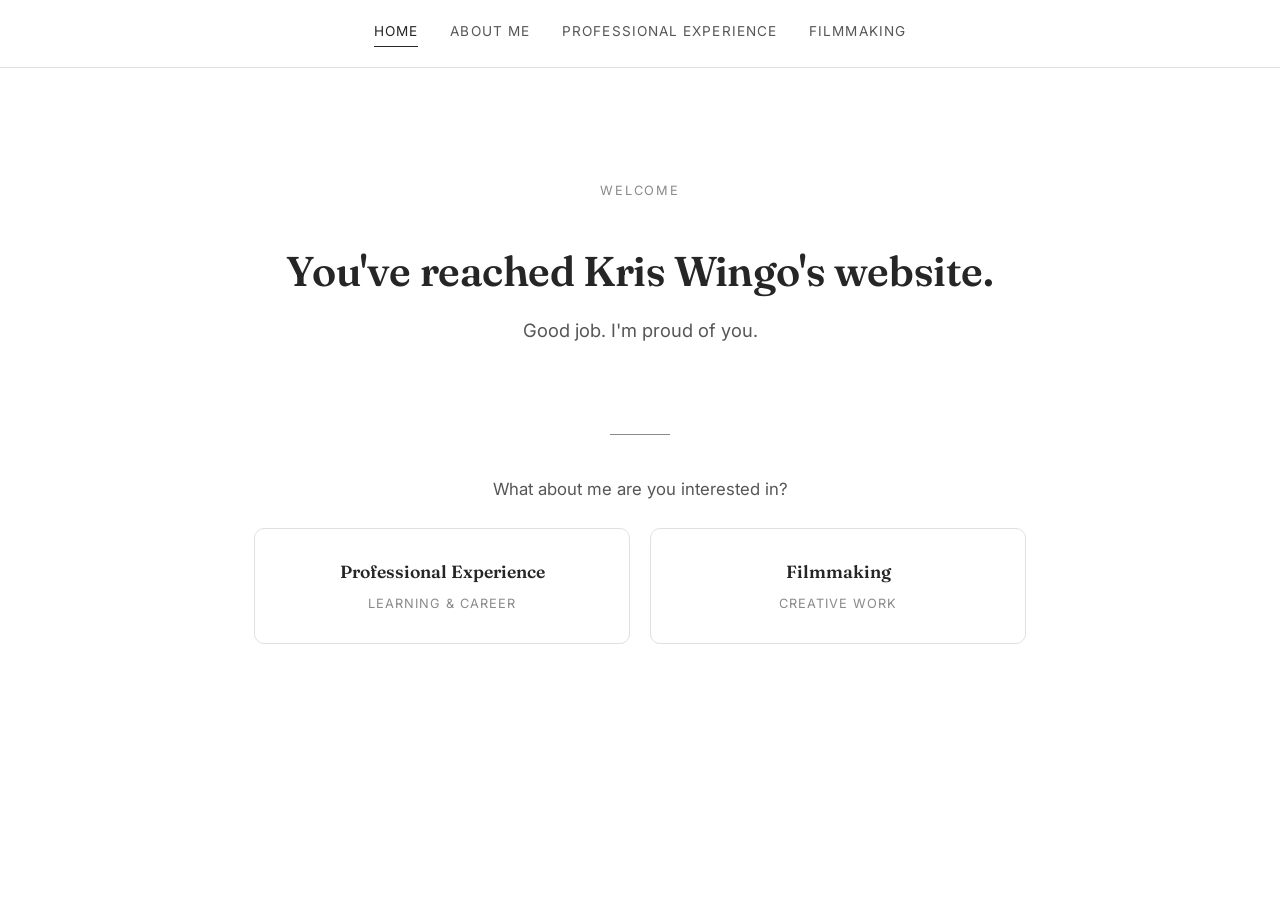
==== commit fc8475a5: "Add files via upload" ====
--- a/index.html
+++ b/index.html
@@ -17,21 +17,27 @@
   </header>
 
   <main>
-    <h1>You've reached Kris Wingo's website.</h1>
-    <p>Good job. I'm proud of you.</p>
+    <section class="hero">
+      <span class="eyebrow">Welcome</span>
+      <h1>You've reached Kris Wingo's website.</h1>
+      <p>Good job. I'm proud of you.</p>
+    </section>
 
-    <h2>What about me are you interested in?</h2>
-    <ul class="cta-list">
-      <li><a href="experience.html">Professional experience</a></li>
-      <li><a href="filmmaking.html">Filmmaking</a></li>
-    </ul>
+    <div class="hero-divider"></div>
+
+    <p class="explore-heading">What about me are you interested in?</p>
+    <div class="cta-grid">
+      <a class="cta-card" href="experience.html">
+        Professional Experience
+        <span>Learning &amp; career</span>
+      </a>
+      <a class="cta-card" href="filmmaking.html">
+        Filmmaking
+        <span>Creative work</span>
+      </a>
+    </div>
   </main>
 
-  <footer>
-    &copy; <span id="year"></span> Kris Wingo
-  </footer>
-
   <script src="script.js"></script>
-  <script>document.getElementById("year").textContent = new Date().getFullYear();</script>
 </body>
 </html>
--- a/styles.css
+++ b/styles.css
@@ -1,27 +1,40 @@
+@import url('https://fonts.googleapis.com/css2?family=Fraunces:ital,opsz,wght@0,9..144,400;0,9..144,600;1,9..144,500&family=Inter:wght@400;500;600&display=swap');
+
 :root {
   --bg: #ffffff;
-  --text-dark: #2e2e2e;
-  --text-mid: #555555;
-  --text-light: #888888;
-  --border: #dddddd;
-  --max-width: 760px;
-}
-
-* {
-  box-sizing: border-box;
-}
+  --panel: #f4f4f4;
+  --text-dark: #262626;
+  --text-mid: #565656;
+  --text-light: #8a8a8a;
+  --border: #e0e0e0;
+  --max-width: 820px;
+}
+
+* { box-sizing: border-box; }
 
 body {
   margin: 0;
   background-color: var(--bg);
   color: var(--text-dark);
-  font-family: -apple-system, BlinkMacSystemFont, "Segoe UI", Helvetica, Arial, sans-serif;
-  line-height: 1.6;
-}
-
+  font-family: 'Inter', -apple-system, BlinkMacSystemFont, "Segoe UI", sans-serif;
+  line-height: 1.7;
+}
+
+h1, h2, h3 {
+  font-family: 'Fraunces', serif;
+  color: var(--text-dark);
+  letter-spacing: -0.01em;
+}
+
+/* ---------- NAV ---------- */
 header {
+  position: sticky;
+  top: 0;
+  background: rgba(255,255,255,0.9);
+  backdrop-filter: blur(6px);
   border-bottom: 1px solid var(--border);
-  padding: 1.5rem 1rem;
+  padding: 1.25rem 1rem;
+  z-index: 10;
 }
 
 nav {
@@ -30,123 +43,328 @@
   display: flex;
   flex-wrap: wrap;
   justify-content: center;
-  gap: 1.5rem;
+  gap: 2rem;
 }
 
 nav a {
+  position: relative;
   color: var(--text-mid);
   text-decoration: none;
-  font-size: 0.95rem;
-  letter-spacing: 0.03em;
-  text-transform: uppercase;
-  transition: color 0.2s ease;
-}
-
-nav a:hover,
-nav a.active {
-  color: var(--text-dark);
-}
-
+  font-size: 0.85rem;
+  letter-spacing: 0.08em;
+  text-transform: uppercase;
+  padding-bottom: 4px;
+}
+
+nav a::after {
+  content: "";
+  position: absolute;
+  left: 0;
+  bottom: 0;
+  width: 0%;
+  height: 1px;
+  background: var(--text-dark);
+  transition: width 0.25s ease;
+}
+
+nav a:hover::after,
+nav a.active::after {
+  width: 100%;
+}
+
+nav a.active,
+nav a:hover {
+  color: var(--text-dark);
+}
+
+/* ---------- LAYOUT ---------- */
 main {
   max-width: var(--max-width);
   margin: 0 auto;
-  padding: 3rem 1.5rem 5rem;
+  padding: 4rem 1.5rem 6rem;
 }
 
 h1 {
-  font-size: 2rem;
+  font-size: 2.6rem;
   font-weight: 600;
-  color: var(--text-dark);
-  margin-bottom: 1rem;
+  margin-bottom: 0.5rem;
 }
 
 h2 {
-  font-size: 1.3rem;
+  font-size: 1.5rem;
   font-weight: 600;
-  color: var(--text-dark);
-  margin-top: 2.5rem;
-  margin-bottom: 0.75rem;
+  margin-top: 3rem;
+  margin-bottom: 1.25rem;
+  padding-bottom: 0.5rem;
+  border-bottom: 1px solid var(--border);
 }
 
 h3 {
-  font-size: 1.05rem;
+  font-size: 1.15rem;
   font-weight: 600;
-  color: var(--text-dark);
-  margin-top: 1.5rem;
-  margin-bottom: 0.25rem;
-}
-
-p {
-  color: var(--text-mid);
-  margin-bottom: 1rem;
-}
+  margin: 0 0 0.25rem;
+}
+
+p { color: var(--text-mid); margin-bottom: 1rem; }
 
 a {
   color: var(--text-dark);
   text-decoration: underline;
   text-decoration-color: var(--text-light);
-}
-
-a:hover {
-  color: #000;
-}
-
-ul {
-  padding-left: 1.2rem;
-  color: var(--text-mid);
-}
-
-li {
-  margin-bottom: 0.5rem;
-}
-
+  text-decoration-thickness: 1px;
+}
+
+a:hover { color: #000; text-decoration-color: var(--text-dark); }
+
+/* ---------- HERO (Home) ---------- */
+.hero {
+  text-align: center;
+  padding: 3rem 0 2rem;
+}
+
+.hero .eyebrow {
+  display: block;
+  font-size: 0.8rem;
+  letter-spacing: 0.15em;
+  text-transform: uppercase;
+  color: var(--text-light);
+  margin-bottom: 1rem;
+}
+
+.hero p {
+  font-size: 1.15rem;
+  max-width: 480px;
+  margin: 0 auto 1rem;
+}
+
+.hero-divider {
+  width: 60px;
+  height: 1px;
+  background: var(--text-light);
+  margin: 2.5rem auto;
+}
+
+.explore-heading {
+  text-align: center;
+  font-size: 1.05rem;
+  color: var(--text-mid);
+  margin-bottom: 1.5rem;
+}
+
+.cta-grid {
+  display: grid;
+  grid-template-columns: 1fr 1fr;
+  gap: 1.25rem;
+}
+
+@media (max-width: 560px) {
+  .cta-grid { grid-template-columns: 1fr; }
+}
+
+.cta-card {
+  display: block;
+  border: 1px solid var(--border);
+  border-radius: 10px;
+  padding: 1.75rem 1.25rem;
+  text-align: center;
+  text-decoration: none;
+  color: var(--text-dark);
+  font-weight: 600;
+  font-family: 'Fraunces', serif;
+  font-size: 1.1rem;
+  transition: transform 0.2s ease, box-shadow 0.2s ease, border-color 0.2s ease;
+}
+
+.cta-card:hover {
+  transform: translateY(-4px);
+  box-shadow: 0 10px 24px rgba(0,0,0,0.06);
+  border-color: var(--text-light);
+}
+
+.cta-card span {
+  display: block;
+  margin-top: 0.4rem;
+  font-family: 'Inter', sans-serif;
+  font-weight: 400;
+  font-size: 0.8rem;
+  color: var(--text-light);
+  text-transform: uppercase;
+  letter-spacing: 0.08em;
+}
+
+/* ---------- LINKS ROW (About) ---------- */
 .links-row {
   display: flex;
   gap: 1.5rem;
-  margin-bottom: 2rem;
+  margin-bottom: 2.5rem;
   flex-wrap: wrap;
 }
 
 .links-row a {
+  font-size: 0.9rem;
+  text-decoration: none;
+  color: var(--text-mid);
+  border: 1px solid var(--border);
+  border-radius: 20px;
+  padding: 0.4rem 1rem;
+  transition: all 0.2s ease;
+}
+
+.links-row a:hover {
+  color: var(--text-dark);
+  border-color: var(--text-dark);
+}
+
+.about-body p:first-of-type {
+  font-family: 'Fraunces', serif;
+  font-size: 1.2rem;
+  font-style: italic;
+  color: var(--text-dark);
+}
+
+/* ---------- CARDS (Projects / Films) ---------- */
+.card {
+  border: 1px solid var(--border);
+  border-radius: 12px;
+  padding: 1.75rem;
+  margin-bottom: 1.5rem;
+  background: #fff;
+  opacity: 0;
+  transform: translateY(14px);
+  transition: opacity 0.5s ease, transform 0.5s ease, box-shadow 0.25s ease, border-color 0.25s ease;
+}
+
+.card.in-view {
+  opacity: 1;
+  transform: translateY(0);
+}
+
+.card:hover {
+  box-shadow: 0 12px 28px rgba(0,0,0,0.07);
+  border-color: #cfcfcf;
+}
+
+.card h3 { margin-bottom: 0.4rem; }
+
+.card .index {
+  display: inline-block;
+  font-family: 'Fraunces', serif;
+  font-size: 0.8rem;
+  color: var(--text-light);
+  margin-bottom: 0.5rem;
+}
+
+/* Film card: poster + content */
+.film-card {
+  display: flex;
+  gap: 1.5rem;
+}
+
+@media (max-width: 540px) {
+  .film-card { flex-direction: column; }
+}
+
+.poster-placeholder {
+  flex: 0 0 110px;
+  width: 110px;
+  aspect-ratio: 2 / 3;
+  border-radius: 8px;
+  border: 1px dashed #c9c9c9;
+  background: repeating-linear-gradient(
+    45deg,
+    #f6f6f6,
+    #f6f6f6 10px,
+    #eeeeee 10px,
+    #eeeeee 20px
+  );
+  display: flex;
+  align-items: center;
+  justify-content: center;
+  text-align: center;
+  color: var(--text-light);
+  font-size: 0.7rem;
+  letter-spacing: 0.05em;
+  text-transform: uppercase;
+  overflow: hidden;
+}
+
+/* To add a real poster, replace the placeholder div with:
+   <img class="poster-img" src="posters/your-poster.jpg" alt="Film title poster">
+*/
+.poster-img {
+  flex: 0 0 110px;
+  width: 110px;
+  aspect-ratio: 2 / 3;
+  object-fit: cover;
+  border-radius: 8px;
+  border: 1px solid var(--border);
+}
+
+.film-content { flex: 1; }
+
+.meta {
+  color: var(--text-light);
+  font-size: 0.85rem;
+  text-transform: uppercase;
+  letter-spacing: 0.04em;
+  margin-bottom: 0.5rem;
+}
+
+.badge {
+  display: inline-block;
+  font-size: 0.78rem;
+  color: var(--text-mid);
+  background: var(--panel);
+  border-radius: 20px;
+  padding: 0.2rem 0.7rem;
+  margin: 0.25rem 0.25rem 0 0;
+}
+
+.placeholder {
+  color: var(--text-light);
+  font-style: italic;
+  font-size: 0.85rem;
+}
+
+/* ---------- KRUBBIS SECTION (visually separated) ---------- */
+.krubbis-section {
+  margin-top: 4rem;
+  padding: 2.5rem 1.75rem;
+  background: var(--panel);
+  border-radius: 16px;
+  border: 1px solid var(--border);
+  position: relative;
+}
+
+.krubbis-section::before {
+  content: "ALTER EGO";
+  position: absolute;
+  top: -11px;
+  left: 1.75rem;
+  background: var(--bg);
+  padding: 0 0.6rem;
+  font-size: 0.7rem;
+  letter-spacing: 0.15em;
+  color: var(--text-light);
+  font-family: 'Inter', sans-serif;
+}
+
+.krubbis-section h2 {
+  font-family: 'Courier New', monospace;
+  font-size: 1.6rem;
+  border-bottom: none;
+  margin-top: 0;
+}
+
+.krubbis-section .intro {
   font-size: 0.95rem;
-}
-
-.cta-list {
-  list-style: none;
-  padding-left: 0;
-  margin-top: 1.5rem;
-}
-
-.cta-list li {
-  margin-bottom: 0.75rem;
-}
-
-.cta-list a {
-  font-size: 1.05rem;
-}
-
-.project,
-.film {
-  border-top: 1px solid var(--border);
-  padding-top: 1rem;
-  margin-top: 1.5rem;
-}
-
-.meta {
-  color: var(--text-light);
-  font-size: 0.9rem;
-  margin-bottom: 0.25rem;
-}
-
-.placeholder {
-  color: var(--text-light);
-  font-style: italic;
-}
-
-footer {
-  text-align: center;
-  color: var(--text-light);
-  font-size: 0.85rem;
-  padding: 2rem 1rem;
-  border-top: 1px solid var(--border);
-}+  color: var(--text-mid);
+  margin-bottom: 1.5rem;
+}
+
+.krubbis-section .card {
+  background: #fff;
+}
+
+/* ---------- SCROLLBAR / MISC ---------- */
+::selection { background: #d8d8d8; }
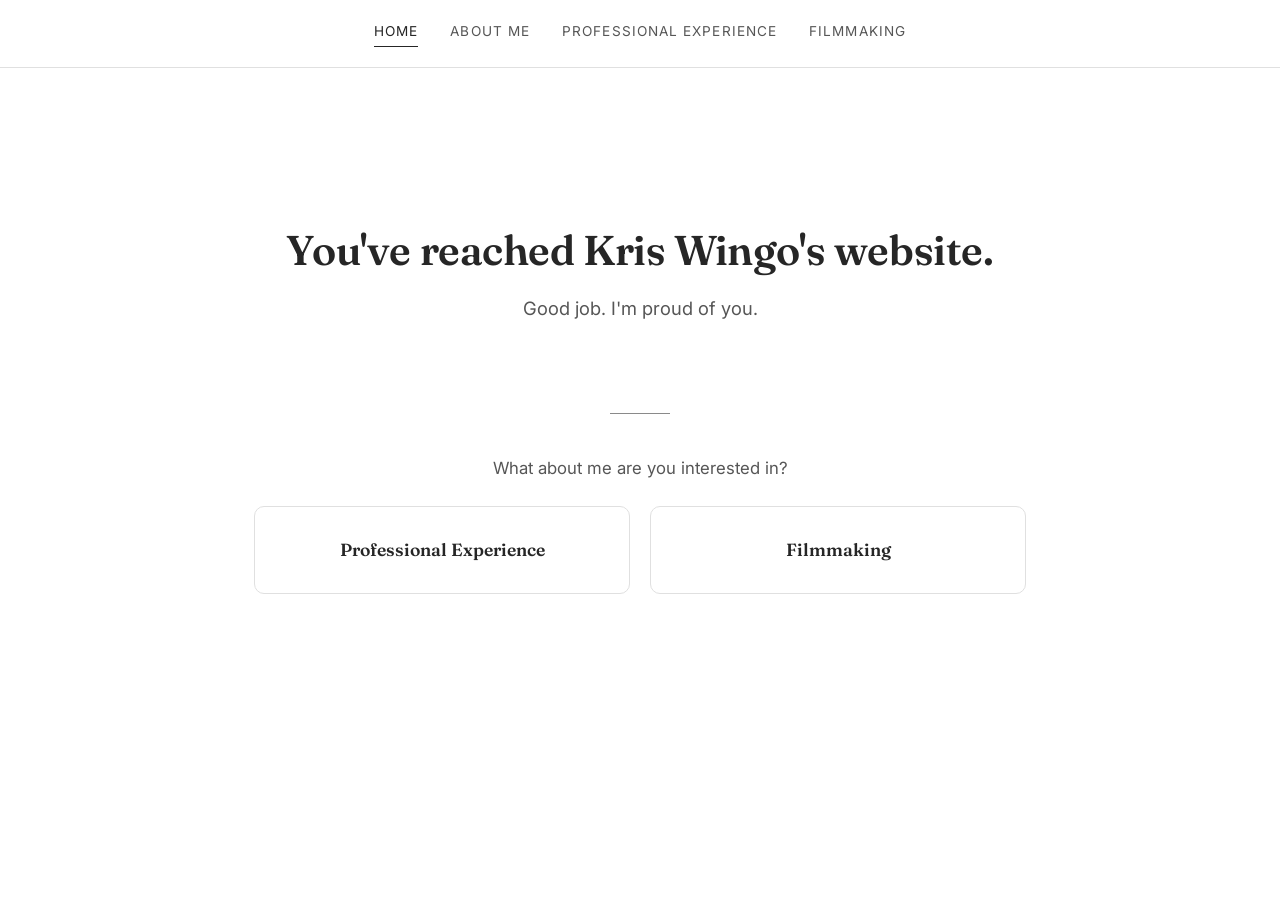
==== commit ab4004af: "Add files via upload" ====
--- a/index.html
+++ b/index.html
@@ -18,7 +18,6 @@
 
   <main>
     <section class="hero">
-      <span class="eyebrow">Welcome</span>
       <h1>You've reached Kris Wingo's website.</h1>
       <p>Good job. I'm proud of you.</p>
     </section>
@@ -29,11 +28,9 @@
     <div class="cta-grid">
       <a class="cta-card" href="experience.html">
         Professional Experience
-        <span>Learning &amp; career</span>
       </a>
       <a class="cta-card" href="filmmaking.html">
         Filmmaking
-        <span>Creative work</span>
       </a>
     </div>
   </main>
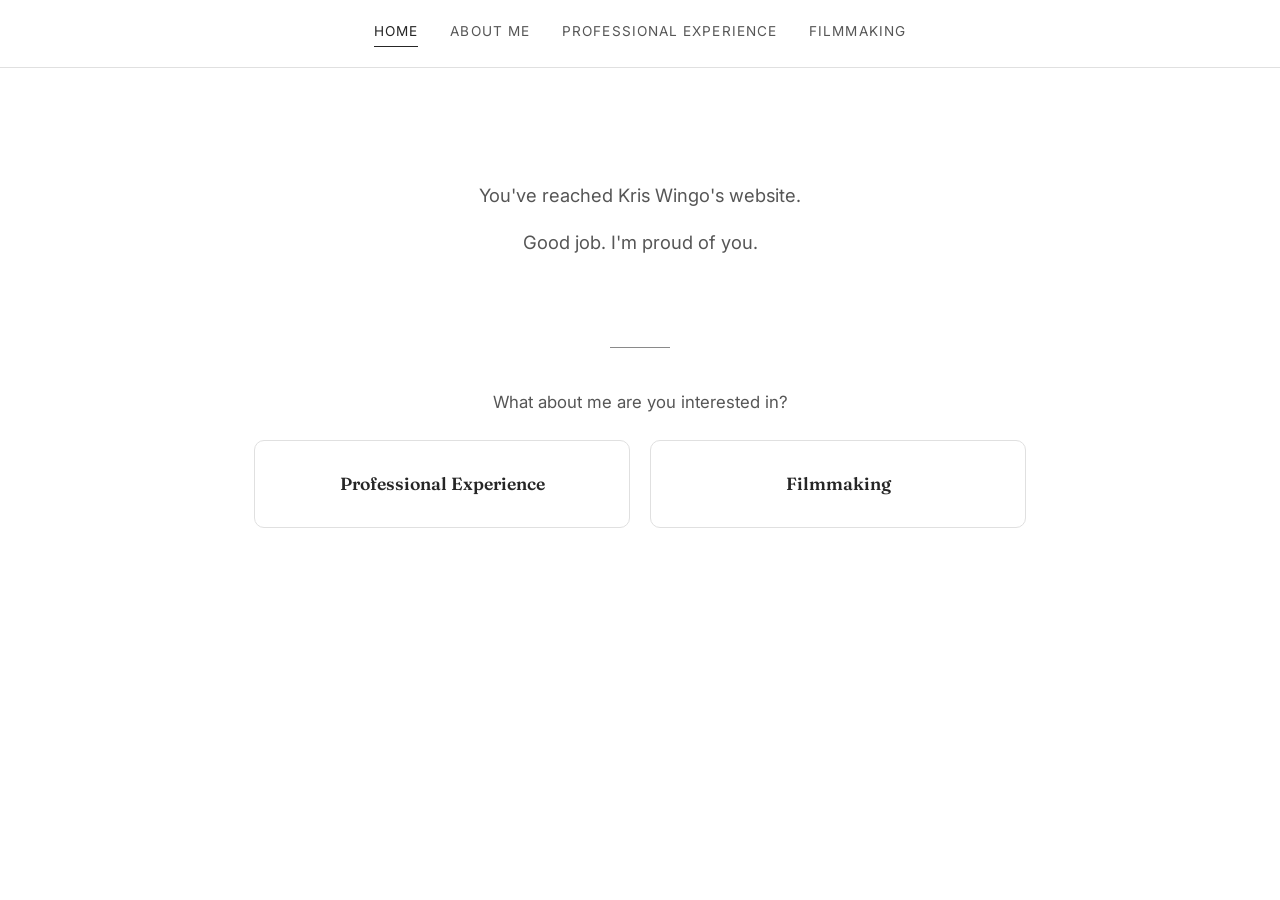
==== commit 37caf316: "Add files via upload" ====
--- a/index.html
+++ b/index.html
@@ -18,7 +18,7 @@
 
   <main>
     <section class="hero">
-      <h1>You've reached Kris Wingo's website.</h1>
+      <p>You've reached Kris Wingo's website.<p>
       <p>Good job. I'm proud of you.</p>
     </section>
 
